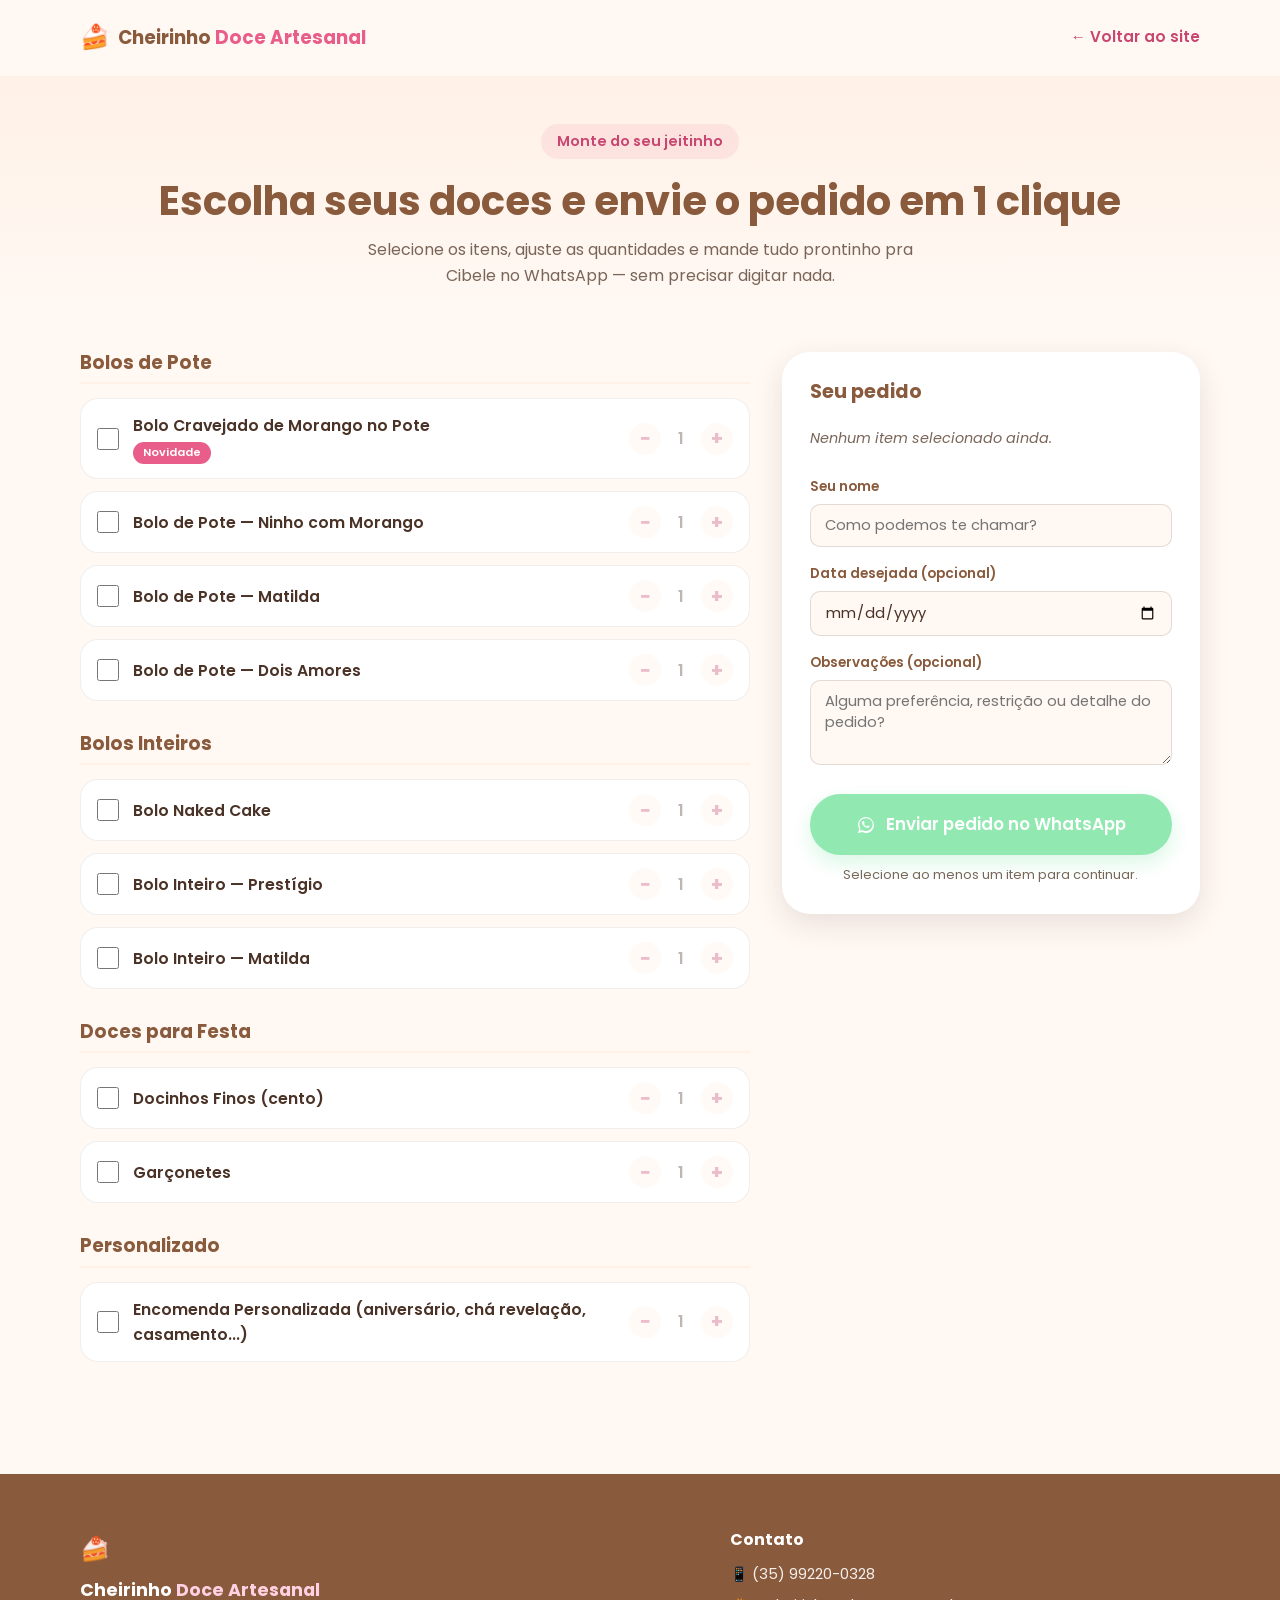
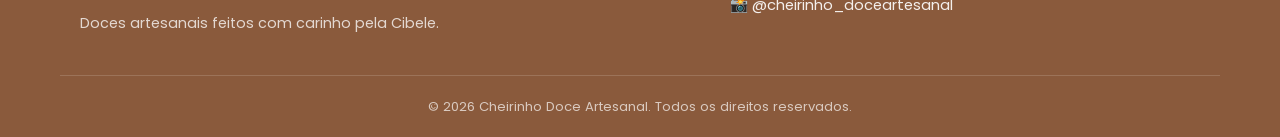
==== pedido/index.html @ be9316ca "feat: add order builder page with WhatsApp message generation New standalone page at /pedido — custo" ====
<!DOCTYPE html>
<html lang="pt-BR">
<head>
  <meta charset="UTF-8">
  <meta name="viewport" content="width=device-width, initial-scale=1.0">
  <title>Monte seu Pedido | Cheirinho Doce Artesanal</title>
  <meta name="description" content="Escolha os doces que quiser e envie seu pedido pronto pelo WhatsApp em poucos cliques.">
  <meta name="robots" content="index, follow">
  <link rel="canonical" href="https://www.cheirinhodoceartesanal.com.br/pedido/">

  <link rel="icon" href="data:image/svg+xml,<svg xmlns=%22http://www.w3.org/2000/svg%22 viewBox=%220 0 100 100%22><text y=%22.9em%22 font-size=%2290%22>🍰</text></svg>">

  <link rel="preconnect" href="https://fonts.googleapis.com">
  <link rel="preconnect" href="https://fonts.gstatic.com" crossorigin>
  <link href="https://fonts.googleapis.com/css2?family=Poppins:wght@400;500;600;700&family=Pacifico&display=swap" rel="stylesheet">

  <link rel="stylesheet" href="../css/styles.css">
  <link rel="stylesheet" href="../css/pedido.css">
</head>
<body>

  <!-- HEADER -->
  <header class="header" id="header">
    <div class="container header__inner">
      <a href="../index.html" class="logo">
        <span class="logo__icon" aria-hidden="true">🍰</span>
        <span class="logo__text">Cheirinho <em>Doce Artesanal</em></span>
      </a>

      <nav class="nav nav--simple">
        <a href="../index.html" class="nav__link">← Voltar ao site</a>
      </nav>
    </div>
  </header>

  <main>
    <section class="order-hero">
      <div class="container">
        <p class="eyebrow">Monte do seu jeitinho</p>
        <h1>Escolha seus doces e envie o pedido em 1 clique</h1>
        <p class="order-hero__subtitle">
          Selecione os itens, ajuste as quantidades e mande tudo prontinho pra Cibele no WhatsApp —
          sem precisar digitar nada.
        </p>
      </div>
    </section>

    <section class="order-builder">
      <div class="container order-layout">

        <div class="order-catalog" id="orderCatalog" aria-label="Catálogo de produtos">
          <!-- categorias e itens são renderizados via JS (pedido.js) -->
        </div>

        <aside class="order-summary" id="orderSummary" aria-label="Resumo do pedido">
          <div class="order-summary__card">
            <h2>Seu pedido</h2>

            <ul class="order-summary__list" id="summaryList">
              <li class="order-summary__empty" id="summaryEmpty">Nenhum item selecionado ainda.</li>
            </ul>

            <div class="form-field">
              <label for="customerName">Seu nome</label>
              <input type="text" id="customerName" name="customerName" placeholder="Como podemos te chamar?" autocomplete="name">
            </div>

            <div class="form-field">
              <label for="deliveryDate">Data desejada (opcional)</label>
              <input type="date" id="deliveryDate" name="deliveryDate">
            </div>

            <div class="form-field">
              <label for="notes">Observações (opcional)</label>
              <textarea id="notes" name="notes" rows="3" placeholder="Alguma preferência, restrição ou detalhe do pedido?"></textarea>
            </div>

            <a href="#" id="sendOrderBtn" class="btn btn--whatsapp btn--lg order-summary__cta"
               target="_blank" rel="noopener" data-wa-cta="pedido-montado" aria-disabled="true">
              <svg class="icon-wa" viewBox="0 0 32 32" aria-hidden="true"><path d="M16 3C9 3 3.3 8.6 3.3 15.5c0 2.4.7 4.7 1.9 6.7L3 29l7-1.8c1.9 1 4 1.6 6 1.6 7 0 12.7-5.6 12.7-12.5S23 3 16 3zm0 22.6c-1.9 0-3.7-.5-5.3-1.4l-.4-.2-4.1 1 1.1-4-.3-.4a10 10 0 01-1.6-5.4c0-5.6 4.6-10.1 10.6-10.1s10.6 4.5 10.6 10.1S21.9 25.6 16 25.6zm5.8-7.6c-.3-.2-1.9-1-2.2-1.1-.3-.1-.5-.2-.7.1-.2.3-.8 1.1-1 1.3-.2.2-.4.3-.7.1-.3-.2-1.4-.5-2.6-1.6-1-.9-1.6-2-1.8-2.3-.2-.3 0-.5.1-.6.1-.1.3-.4.5-.5.1-.2.2-.3.3-.5.1-.2 0-.4 0-.5 0-.2-.7-1.8-1-2.4-.3-.6-.5-.5-.7-.5h-.6c-.2 0-.5.1-.8.4-.3.3-1 1-1 2.5s1 2.9 1.2 3.1c.1.2 2 3.1 4.9 4.3.7.3 1.2.5 1.6.6.7.2 1.3.2 1.8.1.5-.1 1.9-.8 2.1-1.5.3-.7.3-1.4.2-1.5-.1-.1-.3-.2-.6-.3z"/></svg>
              Enviar pedido no WhatsApp
            </a>
            <p class="order-summary__hint" id="summaryHint">Selecione ao menos um item para continuar.</p>
          </div>
        </aside>

      </div>
    </section>
  </main>

  <!-- FOOTER -->
  <footer class="footer">
    <div class="container footer__inner">
      <div class="footer__brand">
        <span class="logo__icon" aria-hidden="true">🍰</span>
        <span class="logo__text">Cheirinho <em>Doce Artesanal</em></span>
        <p>Doces artesanais feitos com carinho pela Cibele.</p>
      </div>

      <div class="footer__contact">
        <h3>Contato</h3>
        <p>
          <a href="https://wa.me/5535992200328" target="_blank" rel="noopener">📱 (35) 99220-0328</a>
        </p>
        <p>
          <a href="https://www.instagram.com/cheirinho_doceartesanal" target="_blank" rel="noopener">📸 @cheirinho_doceartesanal</a>
        </p>
      </div>
    </div>
    <div class="footer__bottom">
      <p>&copy; <span id="year"></span> Cheirinho Doce Artesanal. Todos os direitos reservados.</p>
    </div>
  </footer>

  <!-- Botão flutuante WhatsApp -->
  <a href="https://wa.me/5535992200328?text=Oi%2C%20Cibele!%20Vim%20pelo%20site%20e%20quero%20fazer%20um%20pedido%20%F0%9F%8D%93"
     class="whatsapp-float" target="_blank" rel="noopener" aria-label="Chamar no WhatsApp" data-wa-cta="float-pedido">
    <svg class="icon-wa" viewBox="0 0 32 32" aria-hidden="true"><path d="M16 3C9 3 3.3 8.6 3.3 15.5c0 2.4.7 4.7 1.9 6.7L3 29l7-1.8c1.9 1 4 1.6 6 1.6 7 0 12.7-5.6 12.7-12.5S23 3 16 3zm0 22.6c-1.9 0-3.7-.5-5.3-1.4l-.4-.2-4.1 1 1.1-4-.3-.4a10 10 0 01-1.6-5.4c0-5.6 4.6-10.1 10.6-10.1s10.6 4.5 10.6 10.1S21.9 25.6 16 25.6zm5.8-7.6c-.3-.2-1.9-1-2.2-1.1-.3-.1-.5-.2-.7.1-.2.3-.8 1.1-1 1.3-.2.2-.4.3-.7.1-.3-.2-1.4-.5-2.6-1.6-1-.9-1.6-2-1.8-2.3-.2-.3 0-.5.1-.6.1-.1.3-.4.5-.5.1-.2.2-.3.3-.5.1-.2 0-.4 0-.5 0-.2-.7-1.8-1-2.4-.3-.6-.5-.5-.7-.5h-.6c-.2 0-.5.1-.8.4-.3.3-1 1-1 2.5s1 2.9 1.2 3.1c.1.2 2 3.1 4.9 4.3.7.3 1.2.5 1.6.6.7.2 1.3.2 1.8.1.5-.1 1.9-.8 2.1-1.5.3-.7.3-1.4.2-1.5-.1-.1-.3-.2-.6-.3z"/></svg>
  </a>

  <script src="../js/script.js"></script>
  <script src="../js/pedido.js"></script>
</body>
</html>
---- css/styles.css ----
/* ==========================================================================
   Cheirinho Doce Artesanal — estilos
   ========================================================================== */

:root {
  --color-primary: #e85d8a;
  --color-primary-dark: #c84670;
  --color-secondary: #8a5a3c;
  --color-bg: #fff8f3;
  --color-cream: #fff1e6;
  --color-text: #4a3226;
  --color-text-soft: #7a6559;
  --color-white: #ffffff;
  --color-whatsapp: #25d366;
  --color-whatsapp-dark: #1ebc59;

  --font-heading: 'Pacifico', cursive;
  --font-body: 'Poppins', sans-serif;

  --radius-sm: 10px;
  --radius-md: 18px;
  --radius-lg: 28px;
  --radius-pill: 999px;

  --shadow-sm: 0 2px 10px rgba(74, 50, 38, 0.08);
  --shadow-md: 0 10px 30px rgba(74, 50, 38, 0.12);
  --shadow-lg: 0 20px 45px rgba(74, 50, 38, 0.16);

  --header-h: 76px;
  --transition: 0.25s ease;
}

/* ---------- Reset ---------- */
*,
*::before,
*::after {
  box-sizing: border-box;
  margin: 0;
  padding: 0;
}

html {
  scroll-behavior: smooth;
  scroll-padding-top: var(--header-h);
}

body {
  font-family: var(--font-body);
  color: var(--color-text);
  background: var(--color-bg);
  line-height: 1.6;
  -webkit-font-smoothing: antialiased;
}

img,
svg {
  display: block;
  max-width: 100%;
}

a {
  text-decoration: none;
  color: inherit;
}

ul {
  list-style: none;
}

h1,
h2,
h3 {
  line-height: 1.2;
  font-weight: 700;
}

button {
  font-family: inherit;
  cursor: pointer;
  border: none;
  background: none;
}

.container {
  width: 100%;
  max-width: 1160px;
  margin-inline: auto;
  padding-inline: 20px;
}

/* ---------- Botões ---------- */
.btn {
  display: inline-flex;
  align-items: center;
  gap: 10px;
  padding: 14px 26px;
  border-radius: var(--radius-pill);
  font-weight: 600;
  font-size: 0.98rem;
  transition: transform var(--transition), box-shadow var(--transition), background var(--transition);
  white-space: nowrap;
}

.btn--whatsapp {
  background: var(--color-whatsapp);
  color: var(--color-white);
  box-shadow: 0 8px 20px rgba(37, 211, 102, 0.35);
}

.btn--whatsapp:hover,
.btn--whatsapp:focus-visible {
  background: var(--color-whatsapp-dark);
  transform: translateY(-2px);
  box-shadow: 0 12px 26px rgba(37, 211, 102, 0.45);
}

.btn--lg {
  padding: 17px 34px;
  font-size: 1.05rem;
}

.btn--outline {
  border: 2px solid var(--color-primary);
  color: var(--color-primary);
  padding: 12px 24px;
}

.btn--outline:hover,
.btn--outline:focus-visible {
  background: var(--color-primary);
  color: var(--color-white);
  transform: translateY(-2px);
}

.icon-wa {
  width: 20px;
  height: 20px;
  fill: currentColor;
  flex-shrink: 0;
}

/* ---------- Header ---------- */
.header {
  position: sticky;
  top: 0;
  z-index: 100;
  height: var(--header-h);
  display: flex;
  align-items: center;
  background: rgba(255, 248, 243, 0.9);
  backdrop-filter: blur(8px);
  border-bottom: 1px solid transparent;
  transition: box-shadow var(--transition), border-color var(--transition), background var(--transition);
}

.header.is-scrolled {
  background: rgba(255, 248, 243, 0.97);
  box-shadow: var(--shadow-sm);
  border-color: rgba(74, 50, 38, 0.06);
}

.header__inner {
  display: flex;
  align-items: center;
  justify-content: space-between;
  gap: 16px;
}

.logo {
  display: flex;
  align-items: center;
  gap: 8px;
  font-weight: 700;
  font-size: 1.15rem;
  color: var(--color-secondary);
}

.logo__icon {
  font-size: 1.5rem;
}

.logo__text em {
  font-style: normal;
  color: var(--color-primary);
}

.nav {
  display: flex;
  align-items: center;
  gap: 28px;
}

.nav__link {
  font-weight: 500;
  font-size: 0.95rem;
  color: var(--color-text);
  position: relative;
  padding-block: 4px;
}

.nav__link::after {
  content: '';
  position: absolute;
  left: 0;
  bottom: -2px;
  width: 0;
  height: 2px;
  background: var(--color-primary);
  transition: width var(--transition);
}

.nav__link:hover::after,
.nav__link:focus-visible::after {
  width: 100%;
}

.nav__cta {
  padding: 10px 20px;
  font-size: 0.9rem;
}

.nav-toggle {
  display: none;
  flex-direction: column;
  justify-content: center;
  gap: 5px;
  width: 40px;
  height: 40px;
}

.nav-toggle span {
  display: block;
  width: 24px;
  height: 2px;
  background: var(--color-secondary);
  transition: transform var(--transition), opacity var(--transition);
}

/* ---------- Hero ---------- */
.hero {
  padding-block: 60px 80px;
  background: linear-gradient(180deg, var(--color-cream) 0%, var(--color-bg) 100%);
  overflow: hidden;
}

.hero__inner {
  display: grid;
  grid-template-columns: 1.1fr 0.9fr;
  align-items: center;
  gap: 40px;
}

.eyebrow {
  display: inline-block;
  color: var(--color-primary-dark);
  font-weight: 600;
  font-size: 0.9rem;
  background: rgba(232, 93, 138, 0.1);
  padding: 6px 16px;
  border-radius: var(--radius-pill);
  margin-bottom: 18px;
}

.hero h1 {
  font-size: clamp(2.1rem, 4.2vw, 3.2rem);
  color: var(--color-secondary);
  margin-bottom: 18px;
}

.hero h1 .highlight {
  color: var(--color-primary);
  font-family: var(--font-heading);
  font-weight: 400;
}

.hero__subtitle {
  font-size: 1.05rem;
  color: var(--color-text-soft);
  max-width: 46ch;
  margin-bottom: 32px;
}

.hero__actions {
  display: flex;
  flex-wrap: wrap;
  gap: 16px;
  margin-bottom: 40px;
}

.hero__stats {
  display: flex;
  gap: 32px;
  flex-wrap: wrap;
}

.hero__stats li {
  display: flex;
  flex-direction: column;
}

.hero__stats strong {
  font-size: 1.5rem;
  color: var(--color-primary-dark);
  font-weight: 700;
}

.hero__stats span {
  font-size: 0.85rem;
  color: var(--color-text-soft);
}

.hero__art {
  display: flex;
  justify-content: center;
  align-items: center;
}

.cake-illustration {
  position: relative;
  width: 280px;
  height: 280px;
  display: flex;
  align-items: center;
  justify-content: center;
  background: var(--color-white);
  border-radius: 50%;
  box-shadow: var(--shadow-lg);
}

.cake-emoji {
  font-size: 8rem;
  animation: float-cake 4s ease-in-out infinite;
}

.float-emoji {
  position: absolute;
  font-size: 2.4rem;
  animation: float-around 5s ease-in-out infinite;
}

.float-emoji--1 {
  top: 10px;
  left: -10px;
  animation-delay: 0s;
}

.float-emoji--2 {
  bottom: 20px;
  right: -20px;
  animation-delay: 1.2s;
}

.float-emoji--3 {
  bottom: -10px;
  left: 30px;
  animation-delay: 2.4s;
}

@keyframes float-cake {
  0%, 100% { transform: translateY(0); }
  50% { transform: translateY(-12px); }
}

@keyframes float-around {
  0%, 100% { transform: translateY(0) rotate(0deg); }
  50% { transform: translateY(-16px) rotate(8deg); }
}

/* ---------- Seções genéricas ---------- */
.section {
  padding-block: 80px;
}

.section--alt {
  background: var(--color-cream);
}

.section__title {
  text-align: center;
  font-size: clamp(1.7rem, 3vw, 2.3rem);
  color: var(--color-secondary);
  margin-bottom: 12px;
}

.section__subtitle {
  text-align: center;
  color: var(--color-text-soft);
  max-width: 50ch;
  margin: 0 auto 48px;
}

.cards-grid {
  display: grid;
  gap: 24px;
}

.cards-grid--4 {
  grid-template-columns: repeat(4, 1fr);
}

.cards-grid--3 {
  grid-template-columns: repeat(3, 1fr);
  margin-top: 12px;
}

/* ---------- Feature cards (Diferenciais) ---------- */
.feature-card {
  background: var(--color-white);
  border-radius: var(--radius-md);
  padding: 32px 24px;
  text-align: center;
  box-shadow: var(--shadow-sm);
  transition: transform var(--transition), box-shadow var(--transition);
}

.feature-card:hover {
  transform: translateY(-6px);
  box-shadow: var(--shadow-md);
}

.feature-card__icon {
  display: inline-flex;
  font-size: 2.2rem;
  margin-bottom: 16px;
}

.feature-card h3 {
  font-size: 1.05rem;
  color: var(--color-secondary);
  margin-bottom: 8px;
}

.feature-card p {
  font-size: 0.92rem;
  color: var(--color-text-soft);
}

/* ---------- Product cards (Cardápio) ---------- */
.product-card {
  position: relative;
  background: var(--color-white);
  border-radius: var(--radius-md);
  overflow: hidden;
  box-shadow: var(--shadow-sm);
  transition: transform var(--transition), box-shadow var(--transition);
  display: flex;
  flex-direction: column;
}

.product-card:hover {
  transform: translateY(-6px);
  box-shadow: var(--shadow-md);
}

.product-card__badge {
  position: absolute;
  top: 14px;
  left: 14px;
  background: var(--color-primary);
  color: var(--color-white);
  font-size: 0.75rem;
  font-weight: 600;
  padding: 5px 12px;
  border-radius: var(--radius-pill);
  z-index: 1;
}

.product-card__media {
  height: 160px;
  display: flex;
  align-items: center;
  justify-content: center;
  font-size: 3.4rem;
  background: linear-gradient(135deg, var(--color-cream), #ffe3ef);
  gap: 4px;
}

.product-card__body {
  padding: 22px 22px 26px;
  display: flex;
  flex-direction: column;
  flex: 1;
}

.product-card__body h3 {
  font-size: 1.1rem;
  color: var(--color-secondary);
  margin-bottom: 8px;
}

.product-card__body p {
  font-size: 0.92rem;
  color: var(--color-text-soft);
  margin-bottom: 20px;
  flex: 1;
}

.product-card__cta {
  font-weight: 600;
  color: var(--color-primary-dark);
  font-size: 0.92rem;
  transition: gap var(--transition), color var(--transition);
}

.product-card__cta:hover,
.product-card__cta:focus-visible {
  color: var(--color-whatsapp-dark);
}

/* ---------- Como pedir ---------- */
.steps {
  display: grid;
  grid-template-columns: repeat(3, 1fr);
  gap: 32px;
  position: relative;
}

.step {
  text-align: center;
  background: var(--color-white);
  border-radius: var(--radius-md);
  padding: 36px 24px;
  box-shadow: var(--shadow-sm);
}

.step__number {
  display: inline-flex;
  align-items: center;
  justify-content: center;
  width: 44px;
  height: 44px;
  border-radius: 50%;
  background: var(--color-primary);
  color: var(--color-white);
  font-weight: 700;
  font-size: 1.1rem;
  margin-bottom: 18px;
}

.step h3 {
  color: var(--color-secondary);
  font-size: 1.05rem;
  margin-bottom: 8px;
}

.step p {
  font-size: 0.92rem;
  color: var(--color-text-soft);
}

/* ---------- CTA final ---------- */
.cta-final {
  background: linear-gradient(135deg, var(--color-primary) 0%, var(--color-primary-dark) 100%);
  padding-block: 70px;
}

.cta-final__inner {
  text-align: center;
  color: var(--color-white);
}

.cta-final h2 {
  font-size: clamp(1.6rem, 3vw, 2.2rem);
  margin-bottom: 12px;
}

.cta-final p {
  opacity: 0.92;
  margin-bottom: 30px;
  font-size: 1.02rem;
}

.cta-final .btn--whatsapp {
  background: var(--color-white);
  color: var(--color-whatsapp-dark);
  box-shadow: 0 10px 26px rgba(0, 0, 0, 0.18);
}

.cta-final .btn--whatsapp:hover,
.cta-final .btn--whatsapp:focus-visible {
  background: var(--color-cream);
  transform: translateY(-2px);
}

/* ---------- Footer ---------- */
.footer {
  background: var(--color-secondary);
  color: rgba(255, 255, 255, 0.9);
  padding-top: 56px;
}

.footer__inner {
  display: grid;
  grid-template-columns: 1.3fr 1fr;
  gap: 40px;
  padding-bottom: 40px;
  border-bottom: 1px solid rgba(255, 255, 255, 0.15);
}

.footer__brand {
  display: flex;
  flex-direction: column;
  gap: 8px;
}

.footer__brand .logo__text {
  color: var(--color-white);
  font-weight: 700;
  font-size: 1.1rem;
}

.footer__brand .logo__text em {
  font-style: normal;
  color: #ffd1e3;
}

.footer__brand p {
  font-size: 0.9rem;
  opacity: 0.85;
  max-width: 40ch;
}

.footer__contact h3 {
  font-size: 1rem;
  margin-bottom: 14px;
  color: var(--color-white);
}

.footer__contact p {
  margin-bottom: 8px;
  font-size: 0.92rem;
}

.footer__contact a:hover,
.footer__contact a:focus-visible {
  text-decoration: underline;
}

.footer__note {
  opacity: 0.7;
  font-size: 0.85rem;
}

.footer__bottom {
  text-align: center;
  padding-block: 20px;
  font-size: 0.82rem;
  opacity: 0.75;
}

/* ---------- WhatsApp flutuante ---------- */
.whatsapp-float {
  position: fixed;
  right: 20px;
  bottom: 20px;
  width: 58px;
  height: 58px;
  border-radius: 50%;
  background: var(--color-whatsapp);
  display: flex;
  align-items: center;
  justify-content: center;
  box-shadow: 0 10px 24px rgba(37, 211, 102, 0.45);
  z-index: 90;
  transition: transform var(--transition), opacity var(--transition), box-shadow var(--transition);
  opacity: 0;
  visibility: hidden;
  transform: scale(0.7);
}

.whatsapp-float.is-visible {
  opacity: 1;
  visibility: visible;
  transform: scale(1);
}

.whatsapp-float:hover,
.whatsapp-float:focus-visible {
  transform: scale(1.08);
  box-shadow: 0 14px 30px rgba(37, 211, 102, 0.55);
}

.whatsapp-float .icon-wa {
  width: 28px;
  height: 28px;
  fill: var(--color-white);
}

/* ---------- Reveal animation ---------- */
[data-reveal] {
  opacity: 0;
  transform: translateY(24px);
  transition: opacity 0.6s ease, transform 0.6s ease;
}

[data-reveal].is-revealed {
  opacity: 1;
  transform: translateY(0);
}

/* ---------- Foco acessível ---------- */
a:focus-visible,
button:focus-visible {
  outline: 2px solid var(--color-primary-dark);
  outline-offset: 3px;
}

/* ==========================================================================
   Responsivo
   ========================================================================== */

@media (max-width: 960px) {
  .hero__inner {
    grid-template-columns: 1fr;
    text-align: center;
  }

  .hero__subtitle {
    margin-inline: auto;
  }

  .hero__actions,
  .hero__stats {
    justify-content: center;
  }

  .hero__art {
    order: -1;
  }

  .cake-illustration {
    width: 220px;
    height: 220px;
  }

  .cake-emoji {
    font-size: 6rem;
  }

  .cards-grid--4 {
    grid-template-columns: repeat(2, 1fr);
  }

  .cards-grid--3 {
    grid-template-columns: repeat(2, 1fr);
  }

  .steps {
    grid-template-columns: 1fr;
  }

  .footer__inner {
    grid-template-columns: 1fr;
  }
}

@media (max-width: 720px) {
  .nav-toggle {
    display: flex;
  }

  .nav {
    position: fixed;
    top: var(--header-h);
    left: 0;
    right: 0;
    flex-direction: column;
    align-items: stretch;
    gap: 0;
    background: var(--color-white);
    box-shadow: var(--shadow-md);
    padding: 12px 20px 20px;
    transform: translateY(-12px);
    opacity: 0;
    visibility: hidden;
    pointer-events: none;
    transition: opacity var(--transition), transform var(--transition), visibility var(--transition);
  }

  .nav.is-open {
    opacity: 1;
    visibility: visible;
    transform: translateY(0);
    pointer-events: auto;
  }

  .nav__link {
    padding-block: 14px;
    border-bottom: 1px solid rgba(74, 50, 38, 0.08);
  }

  .nav__cta {
    margin-top: 14px;
    justify-content: center;
  }

  .nav-toggle.is-active span:nth-child(1) {
    transform: translateY(7px) rotate(45deg);
  }

  .nav-toggle.is-active span:nth-child(2) {
    opacity: 0;
  }

  .nav-toggle.is-active span:nth-child(3) {
    transform: translateY(-7px) rotate(-45deg);
  }

  .cards-grid--4,
  .cards-grid--3 {
    grid-template-columns: 1fr;
  }

  .hero {
    padding-block: 40px 56px;
  }

  .section {
    padding-block: 56px;
  }
}

@media (prefers-reduced-motion: reduce) {
  html {
    scroll-behavior: auto;
  }

  .cake-emoji,
  .float-emoji {
    animation: none;
  }

  [data-reveal] {
    opacity: 1;
    transform: none;
    transition: none;
  }
}
---- css/pedido.css ----
/* ==========================================================================
   Página "Monte seu pedido" — estilos específicos
   ========================================================================== */

.nav--simple {
  gap: 0;
}

.nav--simple .nav__link {
  font-weight: 600;
  color: var(--color-primary-dark);
}

.order-hero {
  padding-block: 48px 24px;
  background: linear-gradient(180deg, var(--color-cream) 0%, var(--color-bg) 100%);
  text-align: center;
}

.order-hero h1 {
  font-size: clamp(1.7rem, 3.4vw, 2.5rem);
  color: var(--color-secondary);
  margin-bottom: 12px;
}

.order-hero__subtitle {
  color: var(--color-text-soft);
  max-width: 56ch;
  margin-inline: auto;
}

.order-builder {
  padding-block: 40px 80px;
}

.order-layout {
  display: grid;
  grid-template-columns: 1.6fr 1fr;
  gap: 32px;
  align-items: start;
}

.order-catalog,
.order-summary {
  min-width: 0;
}

/* ---------- Catálogo ---------- */
.order-category {
  margin-bottom: 32px;
}

.order-category__title {
  font-size: 1.15rem;
  color: var(--color-secondary);
  margin-bottom: 14px;
  padding-bottom: 8px;
  border-bottom: 2px solid var(--color-cream);
}

.order-item {
  display: flex;
  align-items: center;
  gap: 14px;
  min-width: 0;
  background: var(--color-white);
  border: 1px solid rgba(74, 50, 38, 0.08);
  border-radius: var(--radius-md);
  padding: 14px 16px;
  margin-bottom: 12px;
  transition: border-color var(--transition), box-shadow var(--transition);
}

.order-item:has(.order-item__checkbox:checked) {
  border-color: var(--color-primary);
  box-shadow: var(--shadow-sm);
}

.order-item__checkbox {
  width: 22px;
  height: 22px;
  accent-color: var(--color-primary);
  flex-shrink: 0;
  cursor: pointer;
}

.order-item__label {
  flex: 1;
  min-width: 0;
  display: flex;
  flex-direction: column;
  gap: 2px;
  cursor: pointer;
}

.order-item__name {
  font-weight: 600;
  font-size: 0.98rem;
  color: var(--color-text);
  overflow-wrap: break-word;
}

.order-item__tag {
  display: inline-block;
  align-self: flex-start;
  background: var(--color-primary);
  color: var(--color-white);
  font-size: 0.7rem;
  font-weight: 600;
  padding: 2px 10px;
  border-radius: var(--radius-pill);
  margin-top: 2px;
}

.qty-stepper {
  display: flex;
  align-items: center;
  gap: 10px;
  flex-shrink: 0;
}

.qty-stepper__btn {
  width: 32px;
  height: 32px;
  border-radius: 50%;
  background: var(--color-cream);
  color: var(--color-primary-dark);
  font-size: 1.2rem;
  font-weight: 700;
  display: flex;
  align-items: center;
  justify-content: center;
  transition: background var(--transition);
}

.qty-stepper__btn:hover,
.qty-stepper__btn:focus-visible {
  background: var(--color-primary);
  color: var(--color-white);
}

.qty-stepper__value {
  min-width: 20px;
  text-align: center;
  font-weight: 600;
}

.order-item:not(:has(.order-item__checkbox:checked)) .qty-stepper {
  opacity: 0.35;
  pointer-events: none;
}

/* ---------- Resumo ---------- */
.order-summary__card {
  background: var(--color-white);
  border-radius: var(--radius-lg);
  padding: 28px;
  box-shadow: var(--shadow-md);
  position: sticky;
  top: calc(var(--header-h) + 20px);
}

.order-summary__card h2 {
  font-size: 1.2rem;
  color: var(--color-secondary);
  margin-bottom: 16px;
}

.order-summary__list {
  margin-bottom: 18px;
  max-height: 220px;
  overflow-y: auto;
}

.order-summary__list li {
  display: flex;
  justify-content: space-between;
  gap: 8px;
  font-size: 0.9rem;
  padding-block: 8px;
  border-bottom: 1px solid rgba(74, 50, 38, 0.08);
}

.order-summary__list li:last-child {
  border-bottom: none;
}

.order-summary__empty {
  color: var(--color-text-soft);
  font-style: italic;
  border-bottom: none !important;
}

.order-summary__qty {
  font-weight: 600;
  color: var(--color-primary-dark);
  white-space: nowrap;
}

.form-field {
  margin-bottom: 16px;
}

.form-field label {
  display: block;
  font-size: 0.85rem;
  font-weight: 600;
  color: var(--color-secondary);
  margin-bottom: 6px;
}

.form-field input,
.form-field textarea {
  width: 100%;
  border: 1px solid rgba(74, 50, 38, 0.15);
  border-radius: var(--radius-sm);
  padding: 10px 14px;
  font-family: var(--font-body);
  font-size: 0.92rem;
  color: var(--color-text);
  background: var(--color-bg);
  resize: vertical;
  transition: border-color var(--transition);
}

.form-field input:focus,
.form-field textarea:focus {
  outline: none;
  border-color: var(--color-primary);
}

.order-summary__cta {
  width: 100%;
  justify-content: center;
  margin-top: 6px;
}

.order-summary__cta[aria-disabled="true"] {
  opacity: 0.5;
  pointer-events: none;
}

.order-summary__hint {
  text-align: center;
  font-size: 0.8rem;
  color: var(--color-text-soft);
  margin-top: 10px;
}

/* ---------- Responsivo ---------- */
@media (max-width: 960px) {
  .order-layout {
    grid-template-columns: 1fr;
  }

  .order-summary__card {
    position: static;
  }
}

@media (max-width: 720px) {
  .order-item {
    flex-wrap: wrap;
  }
}
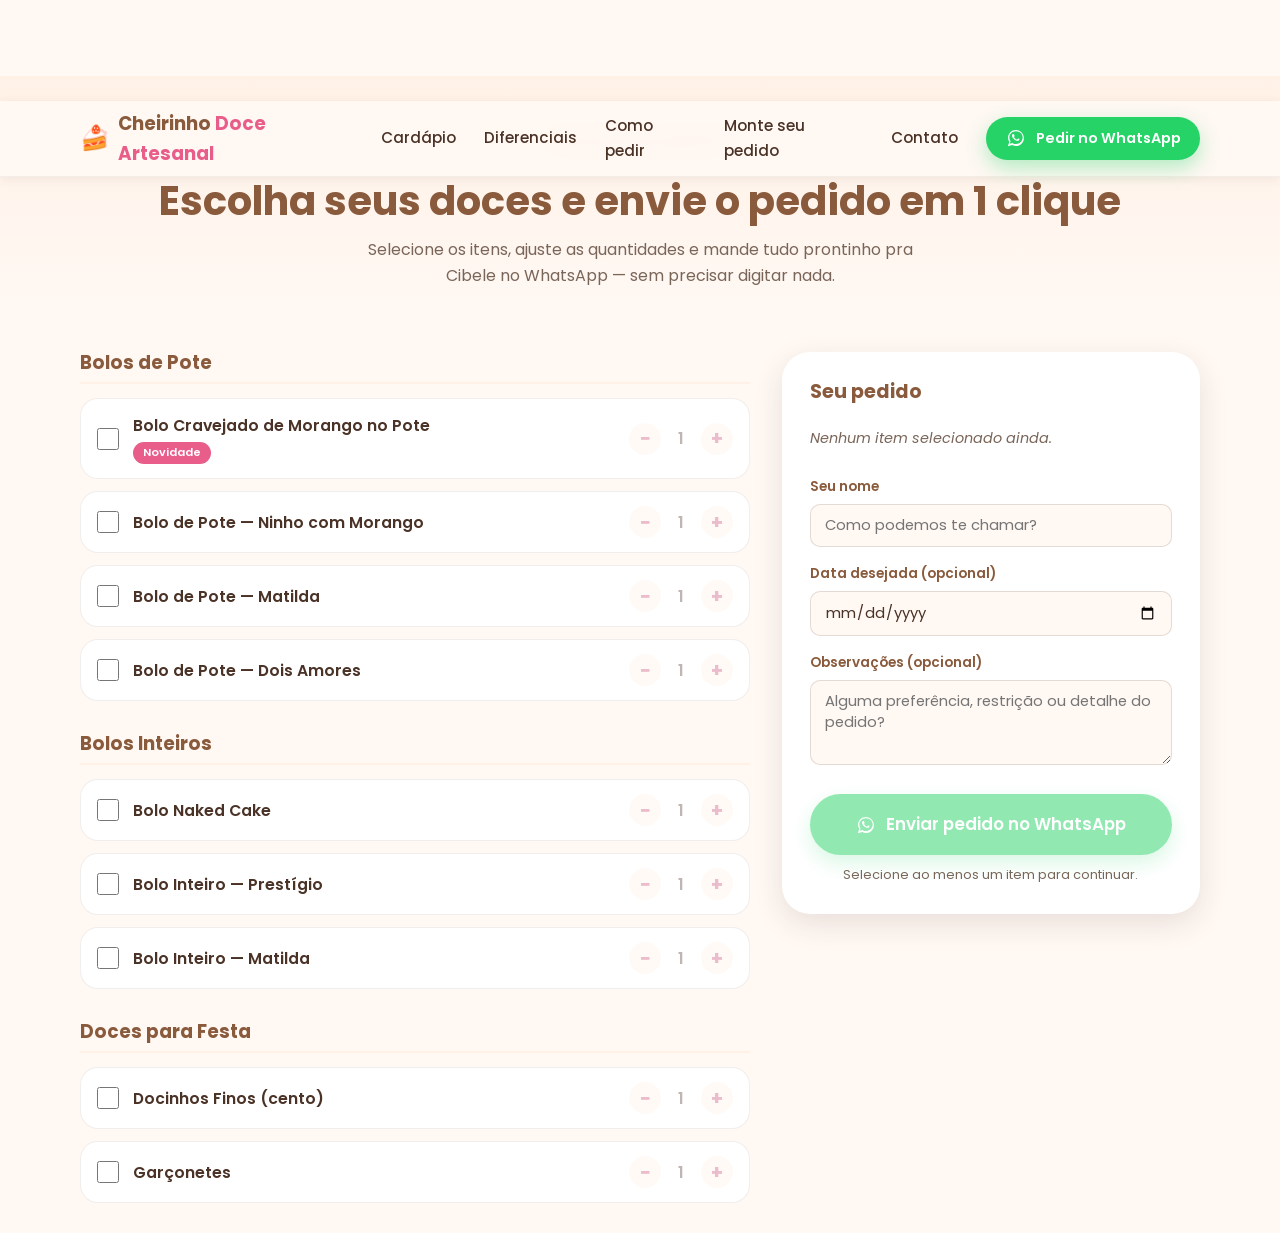
==== commit a89d6a24: "feat: migrate order builder into single-page view Turns "Monte seu pedido" from a separate page into" ====
--- a/pedido/index.html
+++ b/pedido/index.html
@@ -2,123 +2,17 @@
 <html lang="pt-BR">
 <head>
   <meta charset="UTF-8">
+  <meta http-equiv="refresh" content="0; url=../#pedido">
   <meta name="viewport" content="width=device-width, initial-scale=1.0">
   <title>Monte seu Pedido | Cheirinho Doce Artesanal</title>
   <meta name="description" content="Escolha os doces que quiser e envie seu pedido pronto pelo WhatsApp em poucos cliques.">
-  <meta name="robots" content="index, follow">
-  <link rel="canonical" href="https://www.cheirinhodoceartesanal.com.br/pedido/">
+  <meta name="robots" content="noindex, follow">
+  <link rel="canonical" href="https://www.cheirinhodoceartesanal.com.br/">
 
-  <link rel="icon" href="data:image/svg+xml,<svg xmlns=%22http://www.w3.org/2000/svg%22 viewBox=%220 0 100 100%22><text y=%22.9em%22 font-size=%2290%22>🍰</text></svg>">
-
-  <link rel="preconnect" href="https://fonts.googleapis.com">
-  <link rel="preconnect" href="https://fonts.gstatic.com" crossorigin>
-  <link href="https://fonts.googleapis.com/css2?family=Poppins:wght@400;500;600;700&family=Pacifico&display=swap" rel="stylesheet">
-
-  <link rel="stylesheet" href="../css/styles.css">
-  <link rel="stylesheet" href="../css/pedido.css">
+  <link rel="icon" type="image/png" sizes="32x32" href="../assets/img/favicon-32.png">
 </head>
-<body>
-
-  <!-- HEADER -->
-  <header class="header" id="header">
-    <div class="container header__inner">
-      <a href="../index.html" class="logo">
-        <span class="logo__icon" aria-hidden="true">🍰</span>
-        <span class="logo__text">Cheirinho <em>Doce Artesanal</em></span>
-      </a>
-
-      <nav class="nav nav--simple">
-        <a href="../index.html" class="nav__link">← Voltar ao site</a>
-      </nav>
-    </div>
-  </header>
-
-  <main>
-    <section class="order-hero">
-      <div class="container">
-        <p class="eyebrow">Monte do seu jeitinho</p>
-        <h1>Escolha seus doces e envie o pedido em 1 clique</h1>
-        <p class="order-hero__subtitle">
-          Selecione os itens, ajuste as quantidades e mande tudo prontinho pra Cibele no WhatsApp —
-          sem precisar digitar nada.
-        </p>
-      </div>
-    </section>
-
-    <section class="order-builder">
-      <div class="container order-layout">
-
-        <div class="order-catalog" id="orderCatalog" aria-label="Catálogo de produtos">
-          <!-- categorias e itens são renderizados via JS (pedido.js) -->
-        </div>
-
-        <aside class="order-summary" id="orderSummary" aria-label="Resumo do pedido">
-          <div class="order-summary__card">
-            <h2>Seu pedido</h2>
-
-            <ul class="order-summary__list" id="summaryList">
-              <li class="order-summary__empty" id="summaryEmpty">Nenhum item selecionado ainda.</li>
-            </ul>
-
-            <div class="form-field">
-              <label for="customerName">Seu nome</label>
-              <input type="text" id="customerName" name="customerName" placeholder="Como podemos te chamar?" autocomplete="name">
-            </div>
-
-            <div class="form-field">
-              <label for="deliveryDate">Data desejada (opcional)</label>
-              <input type="date" id="deliveryDate" name="deliveryDate">
-            </div>
-
-            <div class="form-field">
-              <label for="notes">Observações (opcional)</label>
-              <textarea id="notes" name="notes" rows="3" placeholder="Alguma preferência, restrição ou detalhe do pedido?"></textarea>
-            </div>
-
-            <a href="#" id="sendOrderBtn" class="btn btn--whatsapp btn--lg order-summary__cta"
-               target="_blank" rel="noopener" data-wa-cta="pedido-montado" aria-disabled="true">
-              <svg class="icon-wa" viewBox="0 0 32 32" aria-hidden="true"><path d="M16 3C9 3 3.3 8.6 3.3 15.5c0 2.4.7 4.7 1.9 6.7L3 29l7-1.8c1.9 1 4 1.6 6 1.6 7 0 12.7-5.6 12.7-12.5S23 3 16 3zm0 22.6c-1.9 0-3.7-.5-5.3-1.4l-.4-.2-4.1 1 1.1-4-.3-.4a10 10 0 01-1.6-5.4c0-5.6 4.6-10.1 10.6-10.1s10.6 4.5 10.6 10.1S21.9 25.6 16 25.6zm5.8-7.6c-.3-.2-1.9-1-2.2-1.1-.3-.1-.5-.2-.7.1-.2.3-.8 1.1-1 1.3-.2.2-.4.3-.7.1-.3-.2-1.4-.5-2.6-1.6-1-.9-1.6-2-1.8-2.3-.2-.3 0-.5.1-.6.1-.1.3-.4.5-.5.1-.2.2-.3.3-.5.1-.2 0-.4 0-.5 0-.2-.7-1.8-1-2.4-.3-.6-.5-.5-.7-.5h-.6c-.2 0-.5.1-.8.4-.3.3-1 1-1 2.5s1 2.9 1.2 3.1c.1.2 2 3.1 4.9 4.3.7.3 1.2.5 1.6.6.7.2 1.3.2 1.8.1.5-.1 1.9-.8 2.1-1.5.3-.7.3-1.4.2-1.5-.1-.1-.3-.2-.6-.3z"/></svg>
-              Enviar pedido no WhatsApp
-            </a>
-            <p class="order-summary__hint" id="summaryHint">Selecione ao menos um item para continuar.</p>
-          </div>
-        </aside>
-
-      </div>
-    </section>
-  </main>
-
-  <!-- FOOTER -->
-  <footer class="footer">
-    <div class="container footer__inner">
-      <div class="footer__brand">
-        <span class="logo__icon" aria-hidden="true">🍰</span>
-        <span class="logo__text">Cheirinho <em>Doce Artesanal</em></span>
-        <p>Doces artesanais feitos com carinho pela Cibele.</p>
-      </div>
-
-      <div class="footer__contact">
-        <h3>Contato</h3>
-        <p>
-          <a href="https://wa.me/5535992200328" target="_blank" rel="noopener">📱 (35) 99220-0328</a>
-        </p>
-        <p>
-          <a href="https://www.instagram.com/cheirinho_doceartesanal" target="_blank" rel="noopener">📸 @cheirinho_doceartesanal</a>
-        </p>
-      </div>
-    </div>
-    <div class="footer__bottom">
-      <p>&copy; <span id="year"></span> Cheirinho Doce Artesanal. Todos os direitos reservados.</p>
-    </div>
-  </footer>
-
-  <!-- Botão flutuante WhatsApp -->
-  <a href="https://wa.me/5535992200328?text=Oi%2C%20Cibele!%20Vim%20pelo%20site%20e%20quero%20fazer%20um%20pedido%20%F0%9F%8D%93"
-     class="whatsapp-float" target="_blank" rel="noopener" aria-label="Chamar no WhatsApp" data-wa-cta="float-pedido">
-    <svg class="icon-wa" viewBox="0 0 32 32" aria-hidden="true"><path d="M16 3C9 3 3.3 8.6 3.3 15.5c0 2.4.7 4.7 1.9 6.7L3 29l7-1.8c1.9 1 4 1.6 6 1.6 7 0 12.7-5.6 12.7-12.5S23 3 16 3zm0 22.6c-1.9 0-3.7-.5-5.3-1.4l-.4-.2-4.1 1 1.1-4-.3-.4a10 10 0 01-1.6-5.4c0-5.6 4.6-10.1 10.6-10.1s10.6 4.5 10.6 10.1S21.9 25.6 16 25.6zm5.8-7.6c-.3-.2-1.9-1-2.2-1.1-.3-.1-.5-.2-.7.1-.2.3-.8 1.1-1 1.3-.2.2-.4.3-.7.1-.3-.2-1.4-.5-2.6-1.6-1-.9-1.6-2-1.8-2.3-.2-.3 0-.5.1-.6.1-.1.3-.4.5-.5.1-.2.2-.3.3-.5.1-.2 0-.4 0-.5 0-.2-.7-1.8-1-2.4-.3-.6-.5-.5-.7-.5h-.6c-.2 0-.5.1-.8.4-.3.3-1 1-1 2.5s1 2.9 1.2 3.1c.1.2 2 3.1 4.9 4.3.7.3 1.2.5 1.6.6.7.2 1.3.2 1.8.1.5-.1 1.9-.8 2.1-1.5.3-.7.3-1.4.2-1.5-.1-.1-.3-.2-.6-.3z"/></svg>
-  </a>
-
-  <script src="../js/script.js"></script>
-  <script src="../js/pedido.js"></script>
+<body style="font-family: 'Poppins', Arial, sans-serif; text-align: center; padding: 80px 20px; color: #4a3226;">
+  <p>Redirecionando para a página de pedidos da Cheirinho Doce Artesanal...</p>
+  <p><a href="../#pedido">Clique aqui se você não for redirecionado automaticamente.</a></p>
 </body>
 </html>
